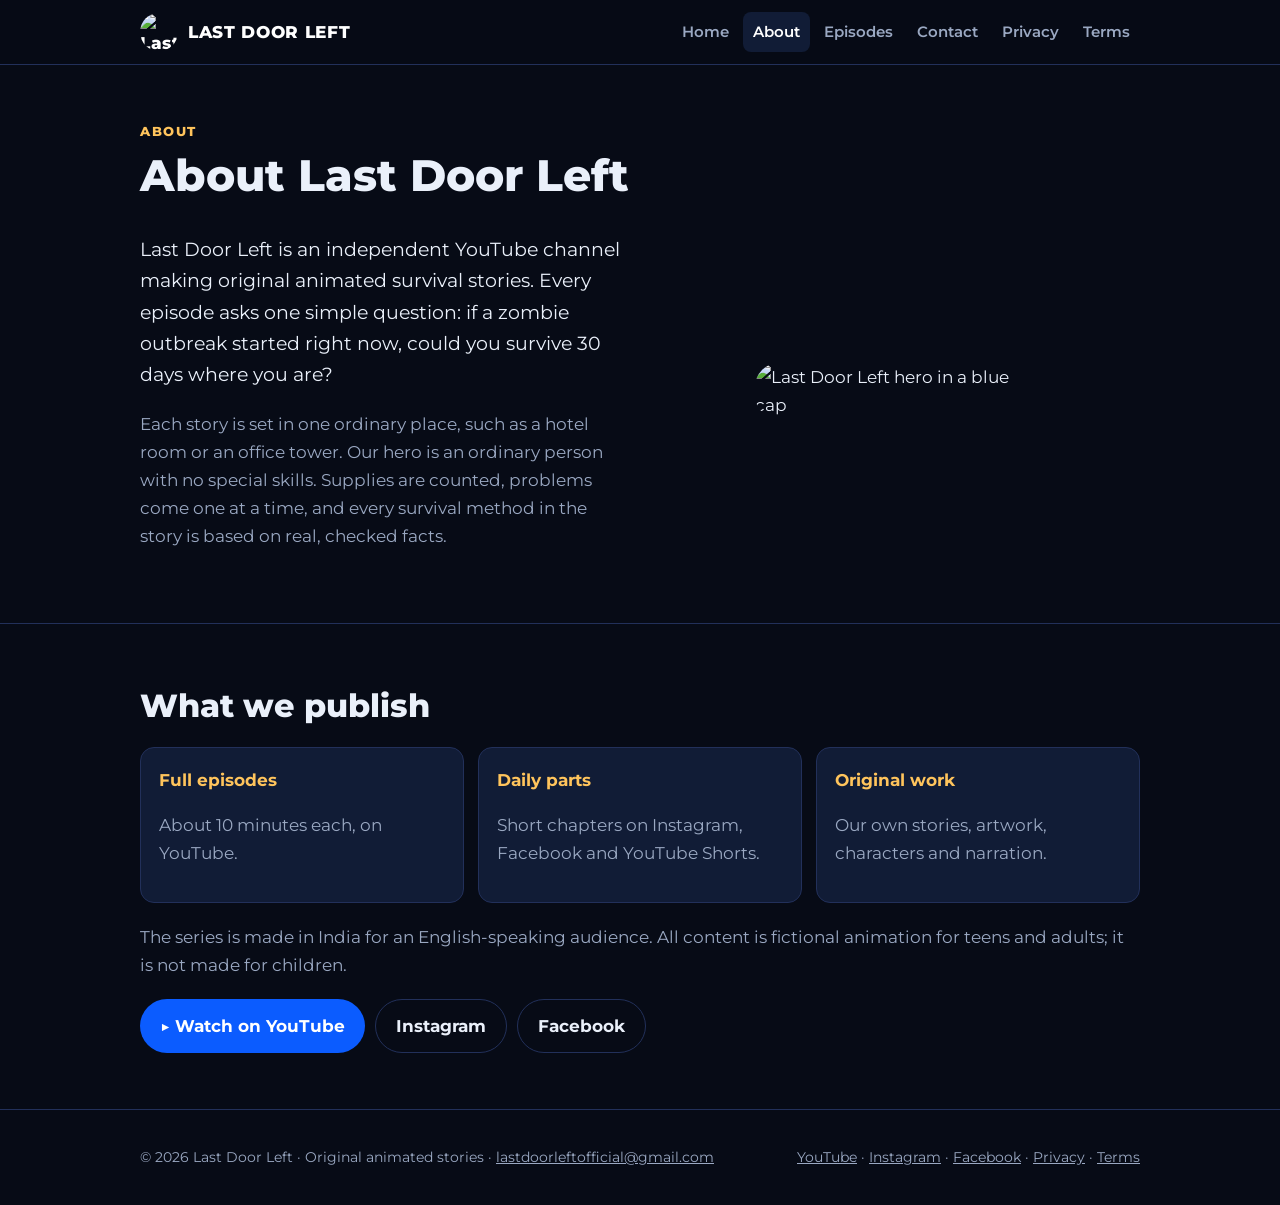
==== about.html @ 0c494d7a "New site: home, about, contact pages and channel images" ====
<!doctype html>
<html lang="en"><head><meta charset="utf-8"><meta name="viewport" content="width=device-width,initial-scale=1">
<title>About · Last Door Left</title><meta name="description" content="About Last Door Left, an independent channel of original animated zombie survival stories.">
<meta property="og:title" content="About · Last Door Left"><meta property="og:description" content="About Last Door Left, an independent channel of original animated zombie survival stories."><meta property="og:image" content="https://lastdoorleftofficial-creator.github.io/img/hero.jpg">
<link rel="icon" href="img/logo.png">
<link rel="preconnect" href="https://fonts.googleapis.com"><link rel="preconnect" href="https://fonts.gstatic.com" crossorigin>
<link href="https://fonts.googleapis.com/css2?family=Montserrat:wght@400;600;700;800&display=swap" rel="stylesheet">
<link rel="stylesheet" href="style.css"></head>
<body>
<header class="nav"><div class="wrap"><a class="brand" href="index.html"><img src="img/logo.png" alt="Last Door Left logo">LAST DOOR LEFT</a><nav class="links"><a href="index.html">Home</a><a href="about.html" class=on>About</a><a href="index.html#episodes">Episodes</a><a href="contact.html">Contact</a><a href="privacy.html">Privacy</a><a href="terms.html">Terms</a></nav></div></header>

<section><div class="wrap">
<div class="kicker">About</div><h1>About Last Door Left</h1>
<div class="grid" style="align-items:center;grid-template-columns:repeat(auto-fit,minmax(280px,1fr))">
<div><p class="lead">Last Door Left is an independent YouTube channel making original animated survival stories. Every episode asks one simple question: if a zombie outbreak started right now, could you survive 30 days where you are?</p>
<p class="muted">Each story is set in one ordinary place, such as a hotel room or an office tower. Our hero is an ordinary person with no special skills. Supplies are counted, problems come one at a time, and every survival method in the story is based on real, checked facts.</p></div>
<img src="img/logo.png" alt="Last Door Left hero in a blue cap" style="max-width:280px;margin:auto;border-radius:24px">
</div></div></section>
<section><div class="wrap">
<h2>What we publish</h2>
<div class="steps">
<div class="step"><b>Full episodes</b><p class="muted">About 10 minutes each, on YouTube.</p></div>
<div class="step"><b>Daily parts</b><p class="muted">Short chapters on Instagram, Facebook and YouTube Shorts.</p></div>
<div class="step"><b>Original work</b><p class="muted">Our own stories, artwork, characters and narration.</p></div>
</div>
<p class="muted" style="margin-top:20px">The series is made in India for an English-speaking audience. All content is fictional animation for teens and adults; it is not made for children.</p>
<div class="btns"><a class="btn" href="https://www.youtube.com/@LastDoorLeftOfficial">▶ Watch on YouTube</a><a class="btn ghost" href="https://www.instagram.com/lastdoorleftofficial/">Instagram</a><a class="btn ghost" href="https://www.facebook.com/lastdoorleftofficial">Facebook</a></div>
</div></section>

<footer><div class="wrap"><div>© 2026 Last Door Left · Original animated stories · <a href="mailto:lastdoorleftofficial@gmail.com">lastdoorleftofficial@gmail.com</a></div><div><a href="https://www.youtube.com/@LastDoorLeftOfficial">YouTube</a> · <a href="https://www.instagram.com/lastdoorleftofficial/">Instagram</a> · <a href="https://www.facebook.com/lastdoorleftofficial">Facebook</a> · <a href="privacy.html">Privacy</a> · <a href="terms.html">Terms</a></div></div></footer>
</body></html>
---- style.css ----
:root{--bg:#070B16;--navy:#0D1B3D;--panel:#111C36;--line:#22305A;--cobalt:#0B5CFF;--gold:#FFC45C;--text:#EAF0FA;--muted:#9AA8C2;--paper:#EEF2F7;--ink:#10203F}
*{box-sizing:border-box}html{scroll-behavior:smooth}
body{margin:0;background:var(--bg);color:var(--text);font:17px/1.65 Montserrat,system-ui,-apple-system,"Segoe UI",Roboto,sans-serif}
a{color:#7FA8FF}img{max-width:100%;display:block}
.wrap{max-width:1040px;margin:0 auto;padding:0 20px}
.nav{position:sticky;top:0;z-index:5;background:rgba(7,11,22,.92);backdrop-filter:blur(8px);border-bottom:1px solid var(--line)}
.nav .wrap{display:flex;align-items:center;gap:14px;min-height:64px;flex-wrap:wrap}
.brand{display:flex;align-items:center;gap:10px;color:#fff;text-decoration:none;font-weight:800;letter-spacing:.04em}
.brand img{width:38px;height:38px;border-radius:50%}
.links{margin-left:auto;display:flex;gap:4px;flex-wrap:wrap}
.links a{color:var(--muted);text-decoration:none;font-weight:600;font-size:15px;padding:8px 10px;border-radius:8px}
.links a:hover,.links a.on{color:#fff;background:var(--panel)}
.hero{background:#05080F;border-bottom:1px solid var(--line)}
.hero img{width:100%;max-width:1100px;margin:0 auto}
section{padding:56px 0;border-bottom:1px solid var(--line)}
h1{font-size:clamp(30px,5vw,44px);line-height:1.15;margin:0 0 14px;font-weight:800}
h2{font-size:clamp(24px,3.4vw,32px);margin:0 0 14px;font-weight:800}
h3{margin:0 0 6px;font-size:19px}
.lead{font-size:19px;color:var(--text);max-width:720px}
.muted{color:var(--muted)}
.kicker{color:var(--gold);font-weight:800;letter-spacing:.12em;font-size:13px;text-transform:uppercase;margin-bottom:8px}
.btns{display:flex;gap:10px;flex-wrap:wrap;margin-top:20px}
.btn{display:inline-flex;align-items:center;gap:8px;background:var(--cobalt);color:#fff;padding:12px 20px;border-radius:999px;text-decoration:none;font-weight:700}
.btn.ghost{background:transparent;border:1px solid var(--line);color:var(--text)}
.btn:hover{filter:brightness(1.1)}
.grid{display:grid;gap:20px;grid-template-columns:repeat(auto-fit,minmax(260px,1fr))}
.card{background:var(--panel);border:1px solid var(--line);border-radius:16px;overflow:hidden}
.card .body{padding:18px 20px}
.card img{width:100%;aspect-ratio:16/9;object-fit:cover}
.tag{display:inline-block;background:var(--cobalt);color:#fff;font-size:12px;font-weight:800;padding:3px 10px;border-radius:999px;margin-bottom:8px}
.steps{counter-reset:s;display:grid;gap:14px;grid-template-columns:repeat(auto-fit,minmax(220px,1fr))}
.step{background:var(--panel);border:1px solid var(--line);border-radius:14px;padding:18px}
.step b{color:var(--gold)}
.doc{background:var(--paper);color:var(--ink)}
.doc section{border:0}.doc a{color:var(--cobalt)}
.doc .wrap{max-width:760px}
footer{padding:36px 0;color:var(--muted);font-size:14px}
footer .wrap{display:flex;gap:16px;flex-wrap:wrap;justify-content:space-between}
footer a{color:var(--muted)}
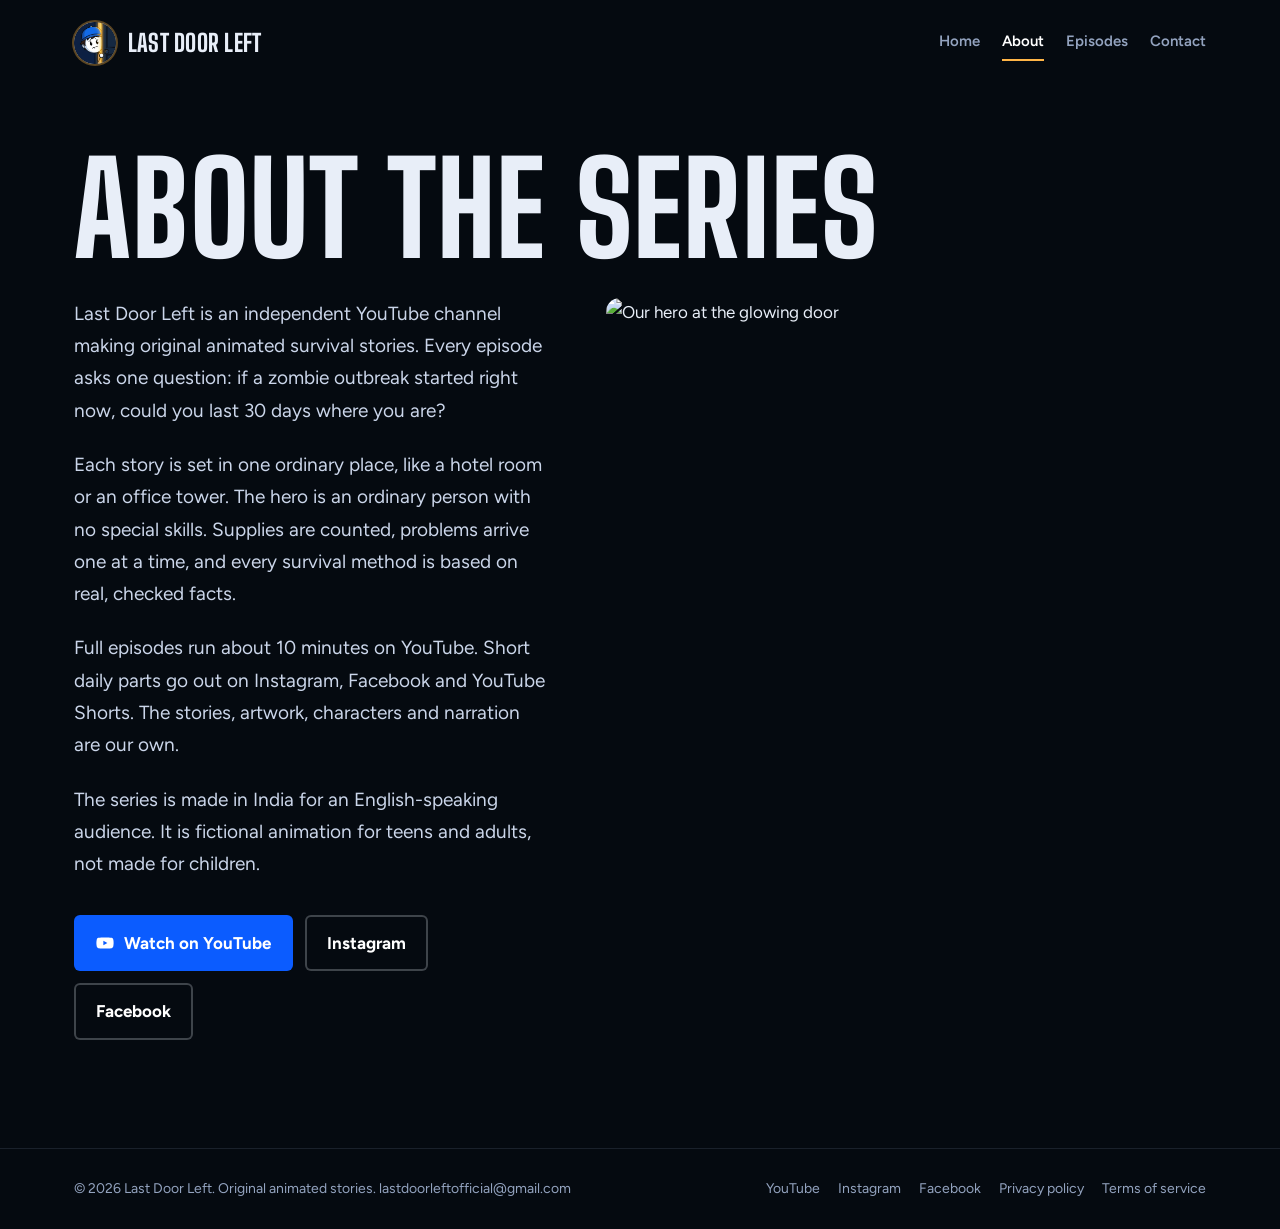
==== commit fc0ac8f6: "Redesign: corridor theme" ====
--- a/about.html
+++ b/about.html
@@ -1,31 +1,31 @@
 <!doctype html>
 <html lang="en"><head><meta charset="utf-8"><meta name="viewport" content="width=device-width,initial-scale=1">
-<title>About · Last Door Left</title><meta name="description" content="About Last Door Left, an independent channel of original animated zombie survival stories.">
-<meta property="og:title" content="About · Last Door Left"><meta property="og:description" content="About Last Door Left, an independent channel of original animated zombie survival stories."><meta property="og:image" content="https://lastdoorleftofficial-creator.github.io/img/hero.jpg">
+<title>About | Last Door Left</title><meta name="description" content="About Last Door Left, an independent channel of original animated zombie survival stories.">
+<meta property="og:title" content="About | Last Door Left"><meta property="og:description" content="About Last Door Left, an independent channel of original animated zombie survival stories.">
+<meta property="og:image" content="https://lastdoorleftofficial-creator.github.io/img/door.jpg">
 <link rel="icon" href="img/logo.png">
 <link rel="preconnect" href="https://fonts.googleapis.com"><link rel="preconnect" href="https://fonts.gstatic.com" crossorigin>
-<link href="https://fonts.googleapis.com/css2?family=Montserrat:wght@400;600;700;800&display=swap" rel="stylesheet">
+<link href="https://fonts.googleapis.com/css2?family=Big+Shoulders+Display:wght@700;800;900&family=Figtree:wght@400;600;700&display=swap" rel="stylesheet">
 <link rel="stylesheet" href="style.css"></head>
 <body>
-<header class="nav"><div class="wrap"><a class="brand" href="index.html"><img src="img/logo.png" alt="Last Door Left logo">LAST DOOR LEFT</a><nav class="links"><a href="index.html">Home</a><a href="about.html" class=on>About</a><a href="index.html#episodes">Episodes</a><a href="contact.html">Contact</a><a href="privacy.html">Privacy</a><a href="terms.html">Terms</a></nav></div></header>
+<header class="bar"><div class="in"><a class="logo" href="index.html"><img src="img/logo.png" alt=""><span class="sign">Last Door Left</span></a><nav class="menu" aria-label="Main"><a href="index.html">Home</a><a href="about.html" aria-current=page>About</a><a href="index.html#episodes">Episodes</a><a href="contact.html">Contact</a></nav></div></header>
+<main>
 
-<section><div class="wrap">
-<div class="kicker">About</div><h1>About Last Door Left</h1>
-<div class="grid" style="align-items:center;grid-template-columns:repeat(auto-fit,minmax(280px,1fr))">
-<div><p class="lead">Last Door Left is an independent YouTube channel making original animated survival stories. Every episode asks one simple question: if a zombie outbreak started right now, could you survive 30 days where you are?</p>
-<p class="muted">Each story is set in one ordinary place, such as a hotel room or an office tower. Our hero is an ordinary person with no special skills. Supplies are counted, problems come one at a time, and every survival method in the story is based on real, checked facts.</p></div>
-<img src="img/logo.png" alt="Last Door Left hero in a blue cap" style="max-width:280px;margin:auto;border-radius:24px">
-</div></div></section>
-<section><div class="wrap">
-<h2>What we publish</h2>
-<div class="steps">
-<div class="step"><b>Full episodes</b><p class="muted">About 10 minutes each, on YouTube.</p></div>
-<div class="step"><b>Daily parts</b><p class="muted">Short chapters on Instagram, Facebook and YouTube Shorts.</p></div>
-<div class="step"><b>Original work</b><p class="muted">Our own stories, artwork, characters and narration.</p></div>
-</div>
-<p class="muted" style="margin-top:20px">The series is made in India for an English-speaking audience. All content is fictional animation for teens and adults; it is not made for children.</p>
-<div class="btns"><a class="btn" href="https://www.youtube.com/@LastDoorLeftOfficial">▶ Watch on YouTube</a><a class="btn ghost" href="https://www.instagram.com/lastdoorleftofficial/">Instagram</a><a class="btn ghost" href="https://www.facebook.com/lastdoorleftofficial">Facebook</a></div>
-</div></section>
+<section class="page">
+  <h1 class="sign">About the series</h1>
+  <div class="split">
+    <div>
+      <p>Last Door Left is an independent YouTube channel making original animated survival stories. Every episode asks one question: if a zombie outbreak started right now, could you last 30 days where you are?</p>
+      <p>Each story is set in one ordinary place, like a hotel room or an office tower. The hero is an ordinary person with no special skills. Supplies are counted, problems arrive one at a time, and every survival method is based on real, checked facts.</p>
+      <p>Full episodes run about 10 minutes on YouTube. Short daily parts go out on Instagram, Facebook and YouTube Shorts. The stories, artwork, characters and narration are our own.</p>
+      <p>The series is made in India for an English-speaking audience. It is fictional animation for teens and adults, not made for children.</p>
+      <div class="cta" style="margin-top:34px"><a class="btn" href="https://www.youtube.com/@LastDoorLeftOfficial"><svg viewBox="0 0 24 24" fill="currentColor" aria-hidden="true"><path d="M23 7.2a3 3 0 0 0-2.1-2.1C19 4.6 12 4.6 12 4.6s-7 0-8.9.5A3 3 0 0 0 1 7.2 31 31 0 0 0 .5 12a31 31 0 0 0 .5 4.8 3 3 0 0 0 2.1 2.1c1.9.5 8.9.5 8.9.5s7 0 8.9-.5a3 3 0 0 0 2.1-2.1c.4-1.6.5-4.8.5-4.8s0-3.2-.5-4.8ZM9.8 15.1V8.9l5.4 3.1-5.4 3.1Z"/></svg>Watch on YouTube</a><a class="btn line" href="https://www.instagram.com/lastdoorleftofficial/">Instagram</a><a class="btn line" href="https://www.facebook.com/lastdoorleftofficial">Facebook</a></div>
+    </div>
+    <figure><img src="img/door.jpg" alt="Our hero at the glowing door" width="600" height="760"></figure>
+  </div>
+</section>
 
-<footer><div class="wrap"><div>© 2026 Last Door Left · Original animated stories · <a href="mailto:lastdoorleftofficial@gmail.com">lastdoorleftofficial@gmail.com</a></div><div><a href="https://www.youtube.com/@LastDoorLeftOfficial">YouTube</a> · <a href="https://www.instagram.com/lastdoorleftofficial/">Instagram</a> · <a href="https://www.facebook.com/lastdoorleftofficial">Facebook</a> · <a href="privacy.html">Privacy</a> · <a href="terms.html">Terms</a></div></div></footer>
+</main>
+<footer><div class="in"><span>© 2026 Last Door Left. Original animated stories. <a href="mailto:lastdoorleftofficial@gmail.com">lastdoorleftofficial@gmail.com</a></span><nav aria-label="Footer"><a href="https://www.youtube.com/@LastDoorLeftOfficial">YouTube</a><a href="https://www.instagram.com/lastdoorleftofficial/">Instagram</a><a href="https://www.facebook.com/lastdoorleftofficial">Facebook</a><a href="privacy.html">Privacy policy</a><a href="terms.html">Terms of service</a></nav></div></footer>
+<script>document.querySelectorAll('.ep').forEach(function(d){d.addEventListener('touchstart',function(){d.classList.add('open')},{passive:true})})</script>
 </body></html>
--- a/style.css
+++ b/style.css
@@ -1,39 +1,140 @@
-:root{--bg:#070B16;--navy:#0D1B3D;--panel:#111C36;--line:#22305A;--cobalt:#0B5CFF;--gold:#FFC45C;--text:#EAF0FA;--muted:#9AA8C2;--paper:#EEF2F7;--ink:#10203F}
-*{box-sizing:border-box}html{scroll-behavior:smooth}
-body{margin:0;background:var(--bg);color:var(--text);font:17px/1.65 Montserrat,system-ui,-apple-system,"Segoe UI",Roboto,sans-serif}
-a{color:#7FA8FF}img{max-width:100%;display:block}
-.wrap{max-width:1040px;margin:0 auto;padding:0 20px}
-.nav{position:sticky;top:0;z-index:5;background:rgba(7,11,22,.92);backdrop-filter:blur(8px);border-bottom:1px solid var(--line)}
-.nav .wrap{display:flex;align-items:center;gap:14px;min-height:64px;flex-wrap:wrap}
-.brand{display:flex;align-items:center;gap:10px;color:#fff;text-decoration:none;font-weight:800;letter-spacing:.04em}
-.brand img{width:38px;height:38px;border-radius:50%}
-.links{margin-left:auto;display:flex;gap:4px;flex-wrap:wrap}
-.links a{color:var(--muted);text-decoration:none;font-weight:600;font-size:15px;padding:8px 10px;border-radius:8px}
-.links a:hover,.links a.on{color:#fff;background:var(--panel)}
-.hero{background:#05080F;border-bottom:1px solid var(--line)}
-.hero img{width:100%;max-width:1100px;margin:0 auto}
-section{padding:56px 0;border-bottom:1px solid var(--line)}
-h1{font-size:clamp(30px,5vw,44px);line-height:1.15;margin:0 0 14px;font-weight:800}
-h2{font-size:clamp(24px,3.4vw,32px);margin:0 0 14px;font-weight:800}
-h3{margin:0 0 6px;font-size:19px}
-.lead{font-size:19px;color:var(--text);max-width:720px}
-.muted{color:var(--muted)}
-.kicker{color:var(--gold);font-weight:800;letter-spacing:.12em;font-size:13px;text-transform:uppercase;margin-bottom:8px}
-.btns{display:flex;gap:10px;flex-wrap:wrap;margin-top:20px}
-.btn{display:inline-flex;align-items:center;gap:8px;background:var(--cobalt);color:#fff;padding:12px 20px;border-radius:999px;text-decoration:none;font-weight:700}
-.btn.ghost{background:transparent;border:1px solid var(--line);color:var(--text)}
-.btn:hover{filter:brightness(1.1)}
-.grid{display:grid;gap:20px;grid-template-columns:repeat(auto-fit,minmax(260px,1fr))}
-.card{background:var(--panel);border:1px solid var(--line);border-radius:16px;overflow:hidden}
-.card .body{padding:18px 20px}
-.card img{width:100%;aspect-ratio:16/9;object-fit:cover}
-.tag{display:inline-block;background:var(--cobalt);color:#fff;font-size:12px;font-weight:800;padding:3px 10px;border-radius:999px;margin-bottom:8px}
-.steps{counter-reset:s;display:grid;gap:14px;grid-template-columns:repeat(auto-fit,minmax(220px,1fr))}
-.step{background:var(--panel);border:1px solid var(--line);border-radius:14px;padding:18px}
-.step b{color:var(--gold)}
-.doc{background:var(--paper);color:var(--ink)}
-.doc section{border:0}.doc a{color:var(--cobalt)}
-.doc .wrap{max-width:760px}
-footer{padding:36px 0;color:var(--muted);font-size:14px}
-footer .wrap{display:flex;gap:16px;flex-wrap:wrap;justify-content:space-between}
-footer a{color:var(--muted)}
+:root{
+  --night:#050A10;      /* corridor dark, matches the artwork */
+  --hall:#0E1A33;       /* corridor blue */
+  --cap:#0B5CFF;        /* the hero's cap */
+  --glow:#FFB547;       /* light under the door */
+  --paper:#EEF2F7;      /* in-video supply card */
+  --ink:#0D1B3D;
+  --dim:#93A3BF;
+  --text:#E8EEF8;
+}
+*{box-sizing:border-box}
+html{scroll-behavior:smooth}
+body{margin:0;background:var(--night);color:var(--text);font:400 17px/1.7 "Figtree",system-ui,sans-serif;-webkit-font-smoothing:antialiased}
+img{max-width:100%;display:block}
+a{color:inherit}
+:focus-visible{outline:3px solid var(--glow);outline-offset:3px;border-radius:4px}
+.sign{font-family:"Big Shoulders Display",Impact,sans-serif;font-weight:800;letter-spacing:.01em;line-height:.92;text-transform:uppercase}
+
+/* top bar */
+.bar{position:absolute;inset:0 0 auto 0;z-index:10}
+.bar .in{max-width:1180px;margin:0 auto;padding:22px 24px;display:flex;align-items:center;gap:20px;flex-wrap:wrap}
+.logo{display:flex;align-items:center;gap:12px;text-decoration:none}
+.logo img{width:42px;height:42px;border-radius:50%;box-shadow:0 0 0 2px rgba(255,181,71,.35)}
+.logo span{font-size:24px}
+.menu{margin-left:auto;display:flex;gap:22px;flex-wrap:wrap}
+.menu a{text-decoration:none;color:var(--dim);font-weight:600;font-size:15px;padding:4px 0;border-bottom:2px solid transparent}
+.menu a:hover,.menu a[aria-current]{color:#fff;border-color:var(--glow)}
+
+/* hero: the corridor */
+.hero{position:relative;min-height:100vh;display:grid;grid-template-columns:1.05fr .95fr;align-items:end;max-width:1180px;margin:0 auto;padding:120px 24px 0;gap:24px}
+.hero::before{content:"";position:absolute;right:8%;bottom:6%;width:520px;height:520px;border-radius:50%;background:radial-gradient(circle,rgba(255,181,71,.22),transparent 65%);z-index:-1;filter:blur(10px)}
+.hero h1{font-size:clamp(64px,11vw,148px);margin:0;color:#fff}
+.hero h1 .b{display:block;color:var(--glow)}
+.hero .intro{max-width:470px;font-size:19px;color:#CBD6EA;margin:28px 0 34px}
+.hero .copy{padding-bottom:12vh}
+.hero figure{margin:0;align-self:end}
+.hero figure img{width:100%;max-width:560px;margin-left:auto;-webkit-mask-image:radial-gradient(ellipse 70% 72% at 55% 48%,#000 60%,transparent 100%);mask-image:radial-gradient(ellipse 70% 72% at 55% 48%,#000 60%,transparent 100%)}
+.cta{display:flex;flex-wrap:wrap;gap:12px}
+.btn{display:inline-flex;align-items:center;gap:10px;text-decoration:none;font-weight:700;padding:14px 22px;border-radius:6px;background:var(--cap);color:#fff;transition:transform .15s}
+.btn:hover{transform:translateY(-2px)}
+.btn.line{background:transparent;box-shadow:inset 0 0 0 2px rgba(232,238,248,.25)}
+.btn svg{width:18px;height:18px}
+
+/* the floor line: a strip of light running between hero and the doors */
+.floor{height:2px;background:linear-gradient(90deg,transparent,var(--glow) 30%,var(--glow) 70%,transparent);opacity:.55;max-width:1180px;margin:0 auto}
+
+/* doors */
+.hall{position:relative;background:linear-gradient(180deg,var(--night),var(--hall) 55%,var(--night));padding:110px 24px 120px}
+.hall .head{max-width:1180px;margin:0 auto 64px;display:flex;justify-content:space-between;align-items:end;gap:24px;flex-wrap:wrap}
+.hall h2{font-size:clamp(46px,7vw,92px);margin:0}
+.hall .head p{max-width:420px;color:var(--dim);margin:0}
+.doors{max-width:980px;margin:0 auto;display:grid;grid-template-columns:1fr 1fr;gap:clamp(28px,6vw,90px)}
+.ep{text-decoration:none}
+.frame{position:relative;aspect-ratio:3/4.1;perspective:1600px;background:#1A1206;border:10px solid #2A2116;border-bottom:0;border-radius:4px 4px 0 0;box-shadow:0 30px 60px -20px rgba(0,0,0,.8)}
+.frame::after{content:"";position:absolute;left:-10px;right:-10px;bottom:-14px;height:14px;background:radial-gradient(ellipse at top,rgba(255,181,71,.85),transparent 70%);filter:blur(2px)}
+.room{position:absolute;inset:0;overflow:hidden}
+.room img{width:100%;height:100%;object-fit:cover;object-position:78% 50%}
+.leaf{position:absolute;inset:0;transform-origin:left center;transition:transform .9s cubic-bezier(.2,.7,.2,1);background:linear-gradient(90deg,#3B2A17,#4A3520 40%,#3E2C19);display:grid;grid-template-rows:1fr 1fr;gap:14px;padding:18% 14% 12%;box-shadow:inset -8px 0 18px rgba(0,0,0,.35)}
+.leaf i{display:block;border-radius:3px;box-shadow:inset 0 0 0 3px rgba(0,0,0,.28),inset 3px 3px 0 3px rgba(255,220,160,.06)}
+.plate{position:absolute;top:7%;left:50%;transform:translateX(-50%);background:linear-gradient(#E8C877,#B98C35);color:#2A1C07;padding:6px 16px 4px;border-radius:3px;font-size:clamp(20px,2.6vw,30px);box-shadow:0 2px 0 rgba(0,0,0,.35)}
+.knob{position:absolute;right:10%;top:54%;width:18px;height:18px;border-radius:50%;background:radial-gradient(circle at 35% 35%,#F7DE9C,#9E7426)}
+.hint{position:absolute;left:0;right:0;bottom:4%;text-align:center;font-size:13px;color:rgba(255,230,190,.55)}
+.ep:hover .leaf,.ep:focus-visible .leaf,.ep.open .leaf{transform:rotateY(-68deg)}
+.ep h3{font-size:clamp(28px,3.2vw,38px);margin:30px 0 8px}
+.ep p{margin:0;color:var(--dim);max-width:40ch}
+.ep .when{display:inline-block;margin-top:12px;font-weight:700;color:var(--glow)}
+
+/* daily parts strip */
+.parts{padding:110px 0 90px;overflow:hidden}
+.parts .head{max-width:1180px;margin:0 auto 40px;padding:0 24px}
+.parts h2{font-size:clamp(40px,6vw,76px);margin:0 0 12px}
+.parts .head p{color:var(--dim);margin:0;max-width:560px}
+.strip{display:flex;gap:22px;overflow-x:auto;scroll-snap-type:x mandatory;padding:20px max(24px,calc((100vw - 1180px)/2 + 24px)) 34px;scroll-padding-inline:max(24px,calc((100vw - 1180px)/2 + 24px));scrollbar-width:thin;scrollbar-color:var(--hall) transparent}
+.strip a{flex:0 0 200px;scroll-snap-align:start;text-decoration:none}
+.strip img{width:200px;aspect-ratio:9/16;object-fit:cover;border-radius:10px;transition:transform .2s}
+.strip a:nth-child(odd) img{transform:rotate(-1.6deg)}
+.strip a:nth-child(even) img{transform:rotate(1.4deg) translateY(10px)}
+.strip a:hover img{transform:rotate(0) scale(1.03)}
+.strip span{display:block;margin-top:14px;font-size:22px}
+
+/* supply card, in the style of the episodes */
+.kit{padding:40px 24px 120px}
+.card{max-width:980px;margin:0 auto;background:var(--paper);color:var(--ink);border-radius:14px;display:grid;grid-template-columns:auto 1fr;overflow:hidden;box-shadow:0 40px 80px -30px rgba(0,0,0,.7)}
+.card .stripe{width:14px;background:var(--cap)}
+.card .body{padding:clamp(28px,5vw,56px)}
+.pill{display:inline-block;background:var(--cap);color:#fff;font-weight:700;font-size:14px;padding:4px 14px;border-radius:999px}
+.card h2{font-size:clamp(38px,5.4vw,64px);margin:16px 0 28px;color:var(--ink)}
+.rows{display:grid;grid-template-columns:repeat(2,1fr);gap:22px 48px}
+.rows div{border-top:2px solid rgba(13,27,61,.12);padding-top:14px}
+.rows b{display:block;font-family:"Big Shoulders Display",Impact,sans-serif;font-size:44px;line-height:1;color:var(--cap)}
+.rows span{color:#33476E}
+
+/* reviewer notice, as a small brass building sign */
+.notice{max-width:980px;margin:0 auto;padding:0 24px 90px;display:grid;grid-template-columns:200px 1fr;gap:36px;align-items:start}
+.notice .brass{background:linear-gradient(#E8C877,#B98C35);color:#2A1C07;border-radius:6px;padding:18px;font-size:28px;text-align:center;box-shadow:0 3px 0 rgba(0,0,0,.4)}
+.notice h2{font-size:34px;margin:0 0 10px}
+.notice p{margin:0 0 10px;color:#C2CDE0;max-width:62ch}
+.notice a{color:var(--glow)}
+
+/* the last door: contact */
+.last{position:relative;text-align:center;padding:40px 24px 110px;background:radial-gradient(ellipse 60% 70% at 50% 100%,rgba(255,181,71,.28),transparent 70%)}
+.last .slot{width:min(260px,60vw);height:380px;margin:0 auto 46px;background:#2E2113;border:10px solid #3A2C1B;border-bottom:0;position:relative;box-shadow:0 0 120px 10px rgba(255,181,71,.18)}
+.last .slot::before{content:"";position:absolute;inset:0 0 0 78%;background:linear-gradient(90deg,rgba(255,200,110,.0),rgba(255,200,110,.9));filter:blur(1px)}
+.last .slot::after{content:"";position:absolute;left:-30px;right:-30px;bottom:-12px;height:12px;background:radial-gradient(ellipse at top,rgba(255,181,71,.95),transparent 70%)}
+.last h2{font-size:clamp(46px,8vw,104px);margin:0 0 18px}
+.last p{color:#CBD6EA;max-width:520px;margin:0 auto 30px}
+.last .cta{justify-content:center}
+
+footer{border-top:1px solid rgba(147,163,191,.15)}
+footer .in{max-width:1180px;margin:0 auto;padding:28px 24px;display:flex;gap:18px;justify-content:space-between;flex-wrap:wrap;font-size:14px;color:var(--dim)}
+footer nav{display:flex;gap:18px;flex-wrap:wrap}
+footer a{text-decoration:none}footer a:hover{color:#fff}
+
+/* inner pages */
+.page{max-width:1180px;margin:0 auto;padding:150px 24px 90px}
+.page h1{font-size:clamp(60px,10vw,128px);margin:0 0 30px}
+.split{display:grid;grid-template-columns:1.2fr .8fr;gap:60px;align-items:start}
+.split p{font-size:19px;color:#CBD6EA;max-width:60ch;margin:0 0 22px}
+.split figure{margin:0}
+.split figure img{border-radius:14px}
+.links{display:grid;gap:2px;margin-top:10px}
+.links a{display:flex;flex-wrap:wrap;justify-content:space-between;align-items:baseline;gap:6px 20px;text-decoration:none;padding:26px 0;border-bottom:1px solid rgba(147,163,191,.2)}
+.links a .sign{font-size:clamp(34px,5vw,58px)}
+.links a small{color:var(--dim);font-size:16px;overflow-wrap:anywhere}
+.links a:hover .sign{color:var(--glow)}
+.doc{max-width:760px;margin:0 auto;background:var(--paper);color:var(--ink);border-radius:14px;padding:clamp(28px,5vw,60px);border-left:14px solid var(--cap)}
+.doc h1{font-family:"Big Shoulders Display",Impact,sans-serif;text-transform:uppercase;font-size:clamp(44px,7vw,72px);line-height:.95;margin:0 0 16px}
+.doc h2{font-size:22px;margin:30px 0 6px}
+.doc a{color:var(--cap)}
+
+@media (max-width:820px){
+  .hero{grid-template-columns:1fr;min-height:auto;padding-top:120px}
+  .hero .copy{padding-bottom:0}
+  .hero figure img{max-width:420px;margin:0 auto}
+  .doors,.rows,.split{grid-template-columns:1fr}
+  .notice{grid-template-columns:1fr}
+  .notice .brass{max-width:220px}
+  .menu{gap:16px;width:100%}
+}
+@media (prefers-reduced-motion:reduce){*{transition:none!important;scroll-behavior:auto!important}}
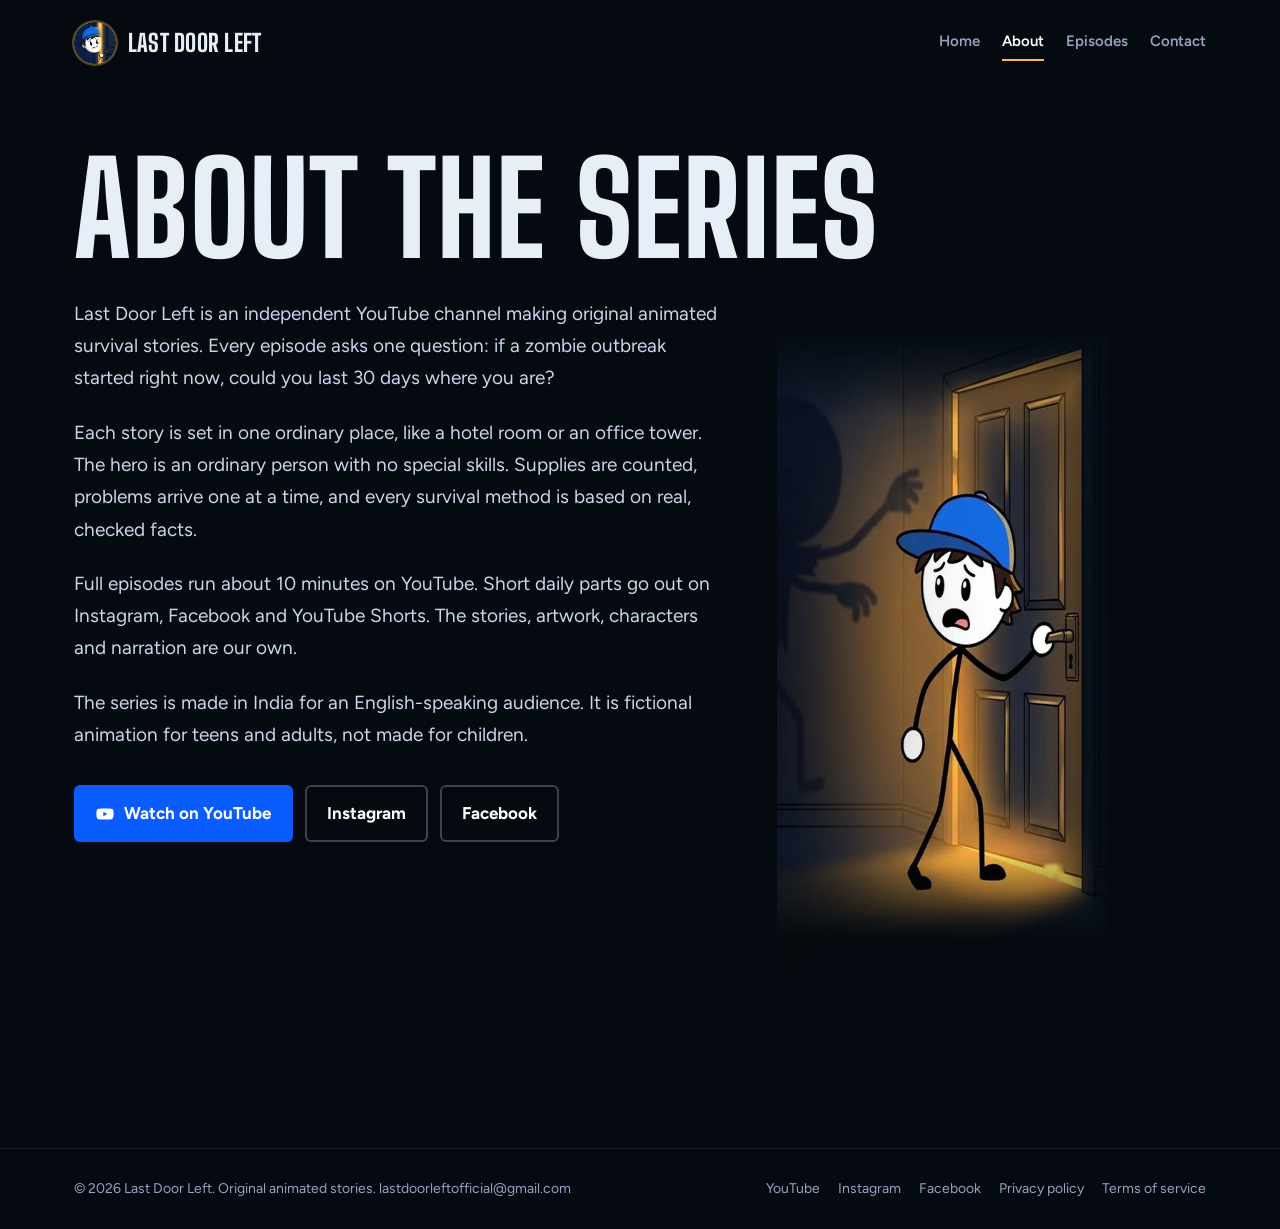
==== commit fbfeda6f: "Add files via upload" ====
--- a/about.html
+++ b/about.html
@@ -6,7 +6,7 @@
 <link rel="icon" href="img/logo.png">
 <link rel="preconnect" href="https://fonts.googleapis.com"><link rel="preconnect" href="https://fonts.gstatic.com" crossorigin>
 <link href="https://fonts.googleapis.com/css2?family=Big+Shoulders+Display:wght@700;800;900&family=Figtree:wght@400;600;700&display=swap" rel="stylesheet">
-<link rel="stylesheet" href="style.css"></head>
+<link rel="stylesheet" href="style.css?v=20261101"></head>
 <body>
 <header class="bar"><div class="in"><a class="logo" href="index.html"><img src="img/logo.png" alt=""><span class="sign">Last Door Left</span></a><nav class="menu" aria-label="Main"><a href="index.html">Home</a><a href="about.html" aria-current=page>About</a><a href="index.html#episodes">Episodes</a><a href="contact.html">Contact</a></nav></div></header>
 <main>
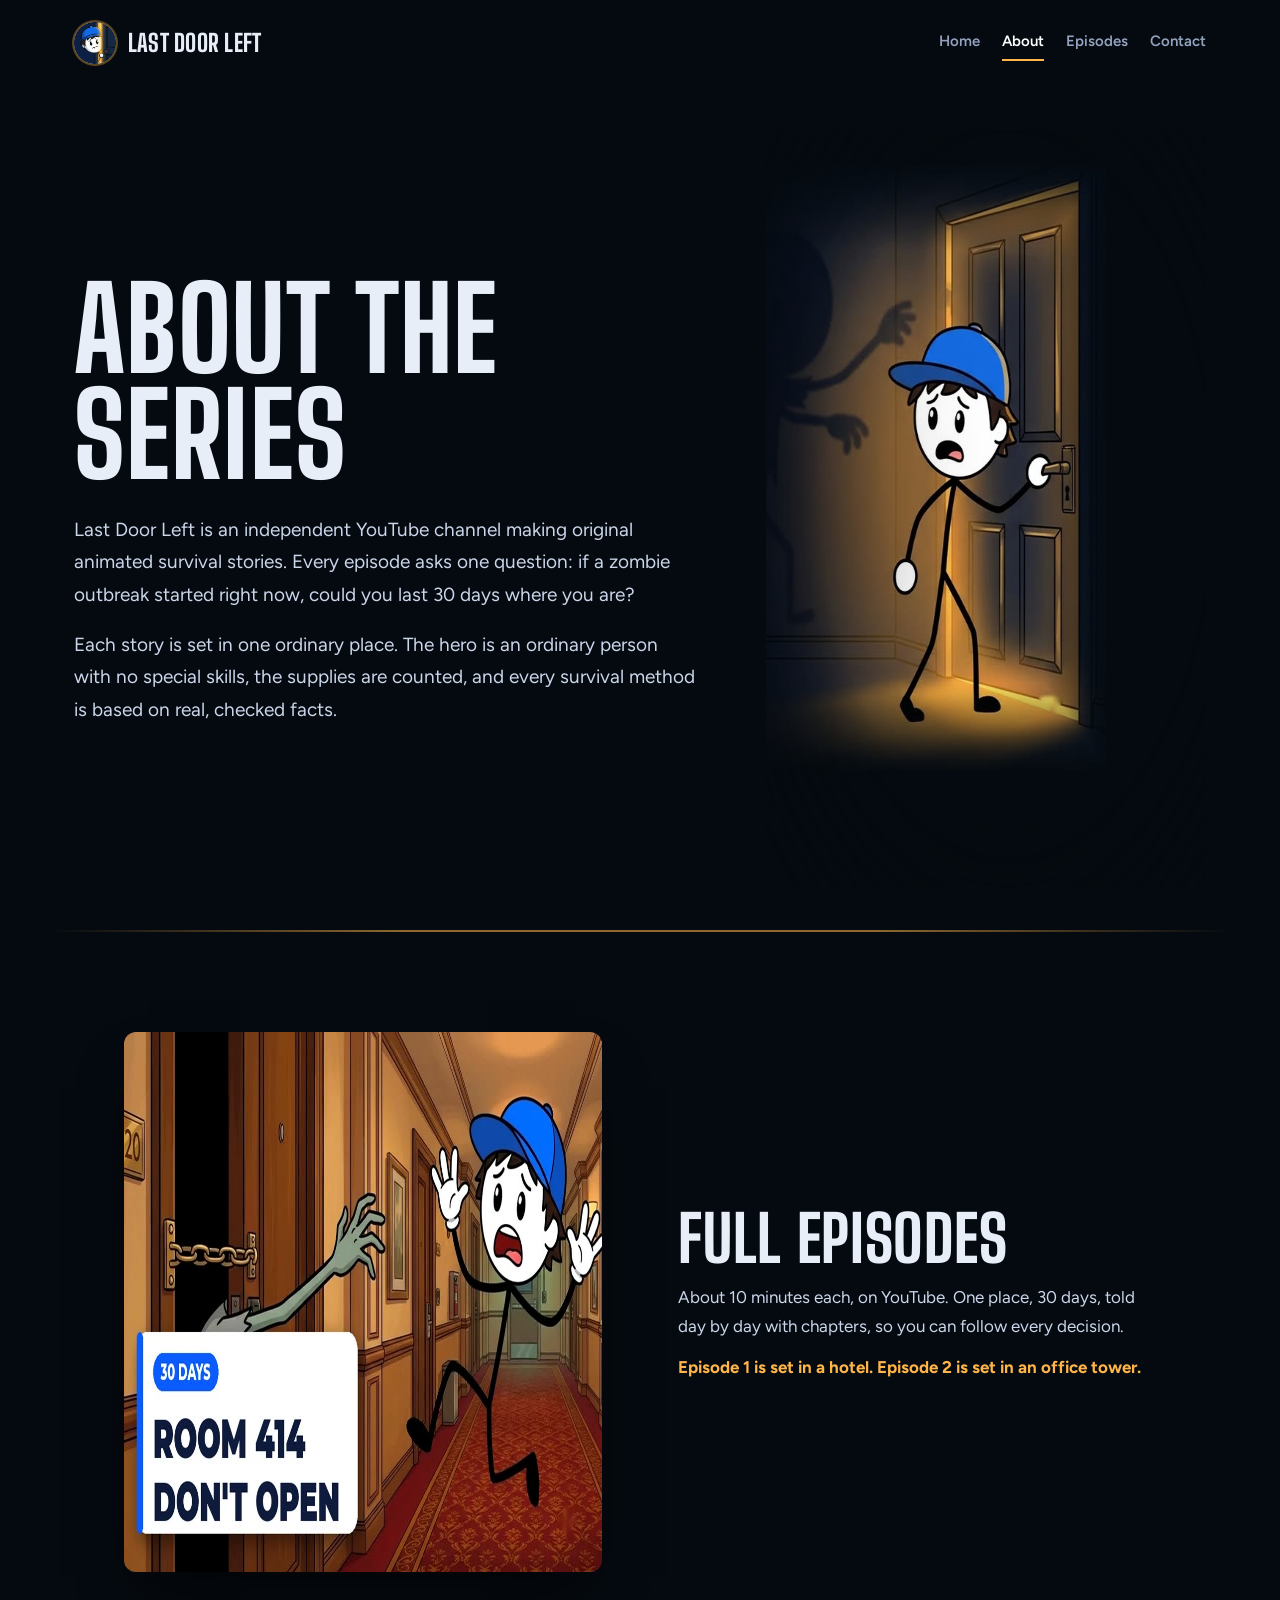
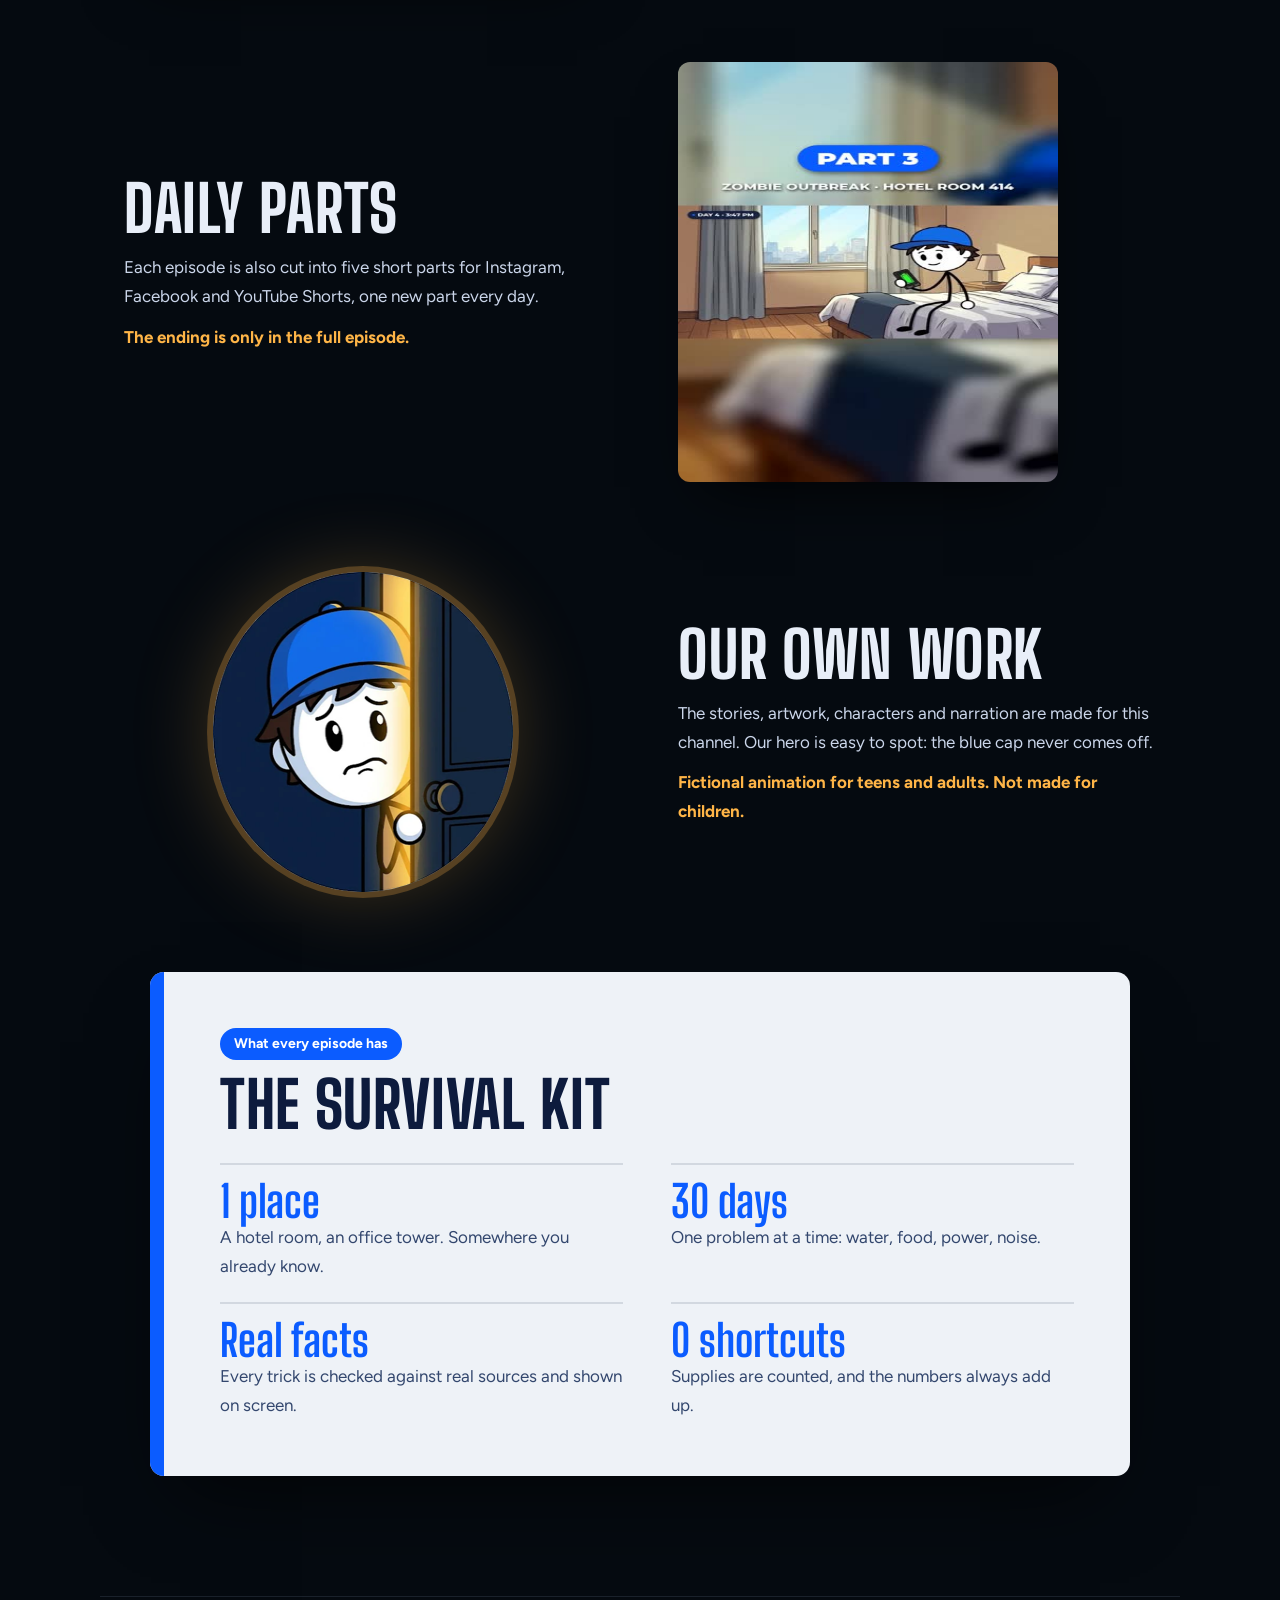
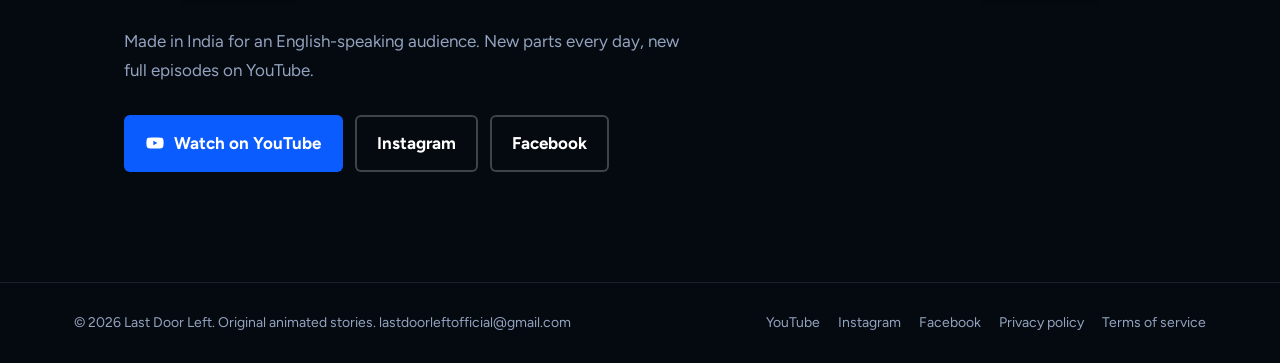
==== commit 562b4db8: "Add files via upload" ====
--- a/about.html
+++ b/about.html
@@ -6,23 +6,58 @@
 <link rel="icon" href="img/logo.png">
 <link rel="preconnect" href="https://fonts.googleapis.com"><link rel="preconnect" href="https://fonts.gstatic.com" crossorigin>
 <link href="https://fonts.googleapis.com/css2?family=Big+Shoulders+Display:wght@700;800;900&family=Figtree:wght@400;600;700&display=swap" rel="stylesheet">
-<link rel="stylesheet" href="style.css?v=20261101"></head>
+<link rel="stylesheet" href="style.css?v=20261101b"></head>
 <body>
 <header class="bar"><div class="in"><a class="logo" href="index.html"><img src="img/logo.png" alt=""><span class="sign">Last Door Left</span></a><nav class="menu" aria-label="Main"><a href="index.html">Home</a><a href="about.html" aria-current=page>About</a><a href="index.html#episodes">Episodes</a><a href="contact.html">Contact</a></nav></div></header>
 <main>
 
-<section class="page">
-  <h1 class="sign">About the series</h1>
-  <div class="split">
-    <div>
-      <p>Last Door Left is an independent YouTube channel making original animated survival stories. Every episode asks one question: if a zombie outbreak started right now, could you last 30 days where you are?</p>
-      <p>Each story is set in one ordinary place, like a hotel room or an office tower. The hero is an ordinary person with no special skills. Supplies are counted, problems arrive one at a time, and every survival method is based on real, checked facts.</p>
-      <p>Full episodes run about 10 minutes on YouTube. Short daily parts go out on Instagram, Facebook and YouTube Shorts. The stories, artwork, characters and narration are our own.</p>
-      <p>The series is made in India for an English-speaking audience. It is fictional animation for teens and adults, not made for children.</p>
-      <div class="cta" style="margin-top:34px"><a class="btn" href="https://www.youtube.com/@LastDoorLeftOfficial"><svg viewBox="0 0 24 24" fill="currentColor" aria-hidden="true"><path d="M23 7.2a3 3 0 0 0-2.1-2.1C19 4.6 12 4.6 12 4.6s-7 0-8.9.5A3 3 0 0 0 1 7.2 31 31 0 0 0 .5 12a31 31 0 0 0 .5 4.8 3 3 0 0 0 2.1 2.1c1.9.5 8.9.5 8.9.5s7 0 8.9-.5a3 3 0 0 0 2.1-2.1c.4-1.6.5-4.8.5-4.8s0-3.2-.5-4.8ZM9.8 15.1V8.9l5.4 3.1-5.4 3.1Z"/></svg>Watch on YouTube</a><a class="btn line" href="https://www.instagram.com/lastdoorleftofficial/">Instagram</a><a class="btn line" href="https://www.facebook.com/lastdoorleftofficial">Facebook</a></div>
+<section class="ahero">
+  <div>
+    <h1 class="sign">About the series</h1>
+    <p>Last Door Left is an independent YouTube channel making original animated survival stories. Every episode asks one question: if a zombie outbreak started right now, could you last 30 days where you are?</p>
+    <p>Each story is set in one ordinary place. The hero is an ordinary person with no special skills, the supplies are counted, and every survival method is based on real, checked facts.</p>
+  </div>
+  <figure><img src="img/door.jpg" alt="Our hero at the glowing door" width="600" height="760"></figure>
+</section>
+<div class="floor"></div>
+
+<section class="story">
+  <div class="row">
+    <figure><img src="img/ep1.jpg" alt="Episode 1 thumbnail" loading="lazy" width="960" height="540"></figure>
+    <div><h2 class="sign">Full episodes</h2>
+      <p>About 10 minutes each, on YouTube. One place, 30 days, told day by day with chapters, so you can follow every decision.</p>
+      <p class="fact">Episode 1 is set in a hotel. Episode 2 is set in an office tower.</p></div>
+  </div>
+  <div class="row flip">
+    <figure class="sq"><img src="img/part3.jpg" alt="Part 3 cover" loading="lazy" width="420" height="420"></figure>
+    <div><h2 class="sign">Daily parts</h2>
+      <p>Each episode is also cut into five short parts for Instagram, Facebook and YouTube Shorts, one new part every day.</p>
+      <p class="fact">The ending is only in the full episode.</p></div>
+  </div>
+  <div class="row">
+    <figure class="round"><img src="img/logo.png" alt="Our hero in his blue cap" loading="lazy" width="320" height="320"></figure>
+    <div><h2 class="sign">Our own work</h2>
+      <p>The stories, artwork, characters and narration are made for this channel. Our hero is easy to spot: the blue cap never comes off.</p>
+      <p class="fact">Fictional animation for teens and adults. Not made for children.</p></div>
+  </div>
+</section>
+
+<section class="kit">
+  <div class="card"><div class="stripe"></div><div class="body">
+    <span class="pill">What every episode has</span>
+    <h2 class="sign">The survival kit</h2>
+    <div class="rows">
+      <div><b>1 place</b><span>A hotel room, an office tower. Somewhere you already know.</span></div>
+      <div><b>30 days</b><span>One problem at a time: water, food, power, noise.</span></div>
+      <div><b>Real facts</b><span>Every trick is checked against real sources and shown on screen.</span></div>
+      <div><b>0 shortcuts</b><span>Supplies are counted, and the numbers always add up.</span></div>
     </div>
-    <figure><img src="img/door.jpg" alt="Our hero at the glowing door" width="600" height="760"></figure>
-  </div>
+  </div></div>
+</section>
+
+<section class="closing">
+  <p>Made in India for an English-speaking audience. New parts every day, new full episodes on YouTube.</p>
+  <div class="cta"><a class="btn" href="https://www.youtube.com/@LastDoorLeftOfficial"><svg viewBox="0 0 24 24" fill="currentColor" aria-hidden="true"><path d="M23 7.2a3 3 0 0 0-2.1-2.1C19 4.6 12 4.6 12 4.6s-7 0-8.9.5A3 3 0 0 0 1 7.2 31 31 0 0 0 .5 12a31 31 0 0 0 .5 4.8 3 3 0 0 0 2.1 2.1c1.9.5 8.9.5 8.9.5s7 0 8.9-.5a3 3 0 0 0 2.1-2.1c.4-1.6.5-4.8.5-4.8s0-3.2-.5-4.8ZM9.8 15.1V8.9l5.4 3.1-5.4 3.1Z"/></svg>Watch on YouTube</a><a class="btn line" href="https://www.instagram.com/lastdoorleftofficial/">Instagram</a><a class="btn line" href="https://www.facebook.com/lastdoorleftofficial">Facebook</a></div>
 </section>
 
 </main>
--- a/style.css
+++ b/style.css
@@ -10,8 +10,10 @@
 }
 *{box-sizing:border-box}
 html{scroll-behavior:smooth}
-body{margin:0;background:var(--night);color:var(--text);font:400 17px/1.7 "Figtree",system-ui,sans-serif;-webkit-font-smoothing:antialiased}
+body{margin:0;min-height:100vh;display:flex;flex-direction:column;background:var(--night);color:var(--text);font:400 17px/1.7 "Figtree",system-ui,sans-serif;-webkit-font-smoothing:antialiased}
 img{max-width:100%;display:block}
+main{flex:1}
+html,body{overflow-x:clip}
 a{color:inherit}
 :focus-visible{outline:3px solid var(--glow);outline-offset:3px;border-radius:4px}
 .sign{font-family:"Big Shoulders Display",Impact,sans-serif;font-weight:800;letter-spacing:.01em;line-height:.92;text-transform:uppercase}
@@ -71,8 +73,8 @@
 .parts h2{font-size:clamp(40px,6vw,76px);margin:0 0 12px}
 .parts .head p{color:var(--dim);margin:0;max-width:560px}
 .strip{display:flex;gap:22px;overflow-x:auto;scroll-snap-type:x mandatory;padding:20px max(24px,calc((100vw - 1180px)/2 + 24px)) 34px;scroll-padding-inline:max(24px,calc((100vw - 1180px)/2 + 24px));scrollbar-width:thin;scrollbar-color:var(--hall) transparent}
-.strip a{flex:0 0 200px;scroll-snap-align:start;text-decoration:none}
-.strip img{width:200px;aspect-ratio:9/16;object-fit:cover;border-radius:10px;transition:transform .2s}
+.strip a{flex:0 0 240px;scroll-snap-align:start;text-decoration:none}
+.strip img{width:240px;aspect-ratio:1/1;object-fit:cover;border-radius:10px;transition:transform .2s}
 .strip a:nth-child(odd) img{transform:rotate(-1.6deg)}
 .strip a:nth-child(even) img{transform:rotate(1.4deg) translateY(10px)}
 .strip a:hover img{transform:rotate(0) scale(1.03)}
@@ -128,6 +130,48 @@
 .doc h2{font-size:22px;margin:30px 0 6px}
 .doc a{color:var(--cap)}
 
+/* about page */
+.ahero{max-width:1180px;margin:0 auto;padding:130px 24px 40px;display:grid;grid-template-columns:1.15fr .85fr;gap:48px;align-items:center}
+.ahero h1{font-size:clamp(60px,9vw,120px);margin:0 0 26px}
+.ahero p{font-size:19px;color:#CBD6EA;max-width:58ch;margin:0 0 18px}
+.ahero figure{margin:0}
+.ahero figure img{width:100%;max-width:440px;margin-left:auto;-webkit-mask-image:radial-gradient(ellipse 70% 72% at 55% 48%,#000 60%,transparent 100%);mask-image:radial-gradient(ellipse 70% 72% at 55% 48%,#000 60%,transparent 100%)}
+.story{max-width:1080px;margin:0 auto;padding:100px 24px 40px;display:grid;gap:90px}
+.row{display:grid;grid-template-columns:1fr 1fr;gap:clamp(30px,6vw,80px);align-items:center}
+.row.flip figure{order:2}
+.row figure{margin:0;position:relative}
+.row figure img{width:100%;border-radius:12px;box-shadow:0 30px 60px -25px rgba(0,0,0,.85)}
+.row figure.sq img{max-width:380px}
+.row figure.round img{max-width:300px;border-radius:50%;margin:auto;box-shadow:0 0 0 6px rgba(255,181,71,.25),0 0 80px rgba(255,181,71,.25)}
+.row h2{font-size:clamp(40px,5vw,64px);margin:0 0 14px}
+.row p{color:#CBD6EA;margin:0 0 12px;max-width:46ch}
+.row .fact{color:var(--glow);font-weight:700}
+.closing{max-width:1080px;margin:0 auto;padding:30px 24px 110px;display:flex;justify-content:space-between;align-items:center;gap:30px;flex-wrap:wrap;border-top:1px solid rgba(147,163,191,.15)}
+.closing p{margin:0;color:var(--dim);max-width:52ch}
+
+/* contact page */
+.contact{max-width:1180px;margin:0 auto;padding:130px 24px 90px;display:grid;grid-template-columns:1.1fr .9fr;gap:60px;align-items:center}
+.contact h1{font-size:clamp(64px,10vw,130px);margin:0 0 20px}
+.contact .lead{font-size:19px;color:#CBD6EA;max-width:48ch;margin:0 0 20px}
+.bigdoor{position:relative;width:min(300px,70vw);aspect-ratio:3/4.6;margin:0 auto;background:linear-gradient(90deg,#3B2A17,#4A3520 45%,#3E2C19);border:12px solid #2A2116;border-bottom:0;box-shadow:0 0 140px 20px rgba(255,181,71,.16);transform-origin:left;transform:perspective(1400px) rotateY(-16deg)}
+.bigdoor::before{content:"";position:absolute;top:0;bottom:0;right:-36px;width:36px;background:linear-gradient(90deg,rgba(255,200,110,.95),rgba(255,181,71,0));filter:blur(2px)}
+.bigdoor::after{content:"";position:absolute;left:-60px;right:-120px;bottom:-16px;height:16px;background:radial-gradient(ellipse at top,rgba(255,181,71,.9),transparent 70%)}
+.bigdoor i{position:absolute;left:14%;right:14%;border-radius:3px;box-shadow:inset 0 0 0 3px rgba(0,0,0,.28)}
+.bigdoor i:nth-child(1){top:18%;height:33%}
+.bigdoor i:nth-child(2){top:57%;height:33%}
+.bigdoor .plate{top:7%}
+.bigdoor .knob{top:52%}
+.slip{position:absolute;left:50%;bottom:-6px;transform:translateX(-50%) rotate(-3deg);background:var(--paper);color:var(--ink);font-weight:700;font-size:13px;padding:6px 12px;border-radius:2px;white-space:nowrap;box-shadow:0 6px 14px rgba(0,0,0,.5)}
+
+@media (max-width:820px){
+  .ahero,.contact,.row{grid-template-columns:1fr}
+  .row.flip figure{order:0}
+  .ahero,.contact,.page{padding-top:160px}
+  .ahero figure img{margin:0 auto;max-width:320px}
+  .story{gap:60px;padding-top:50px}
+  .bigdoor{transform:none;width:220px}
+}
+
 @media (max-width:820px){
   .hero{grid-template-columns:1fr;min-height:auto;padding-top:120px}
   .hero .copy{padding-bottom:0}
